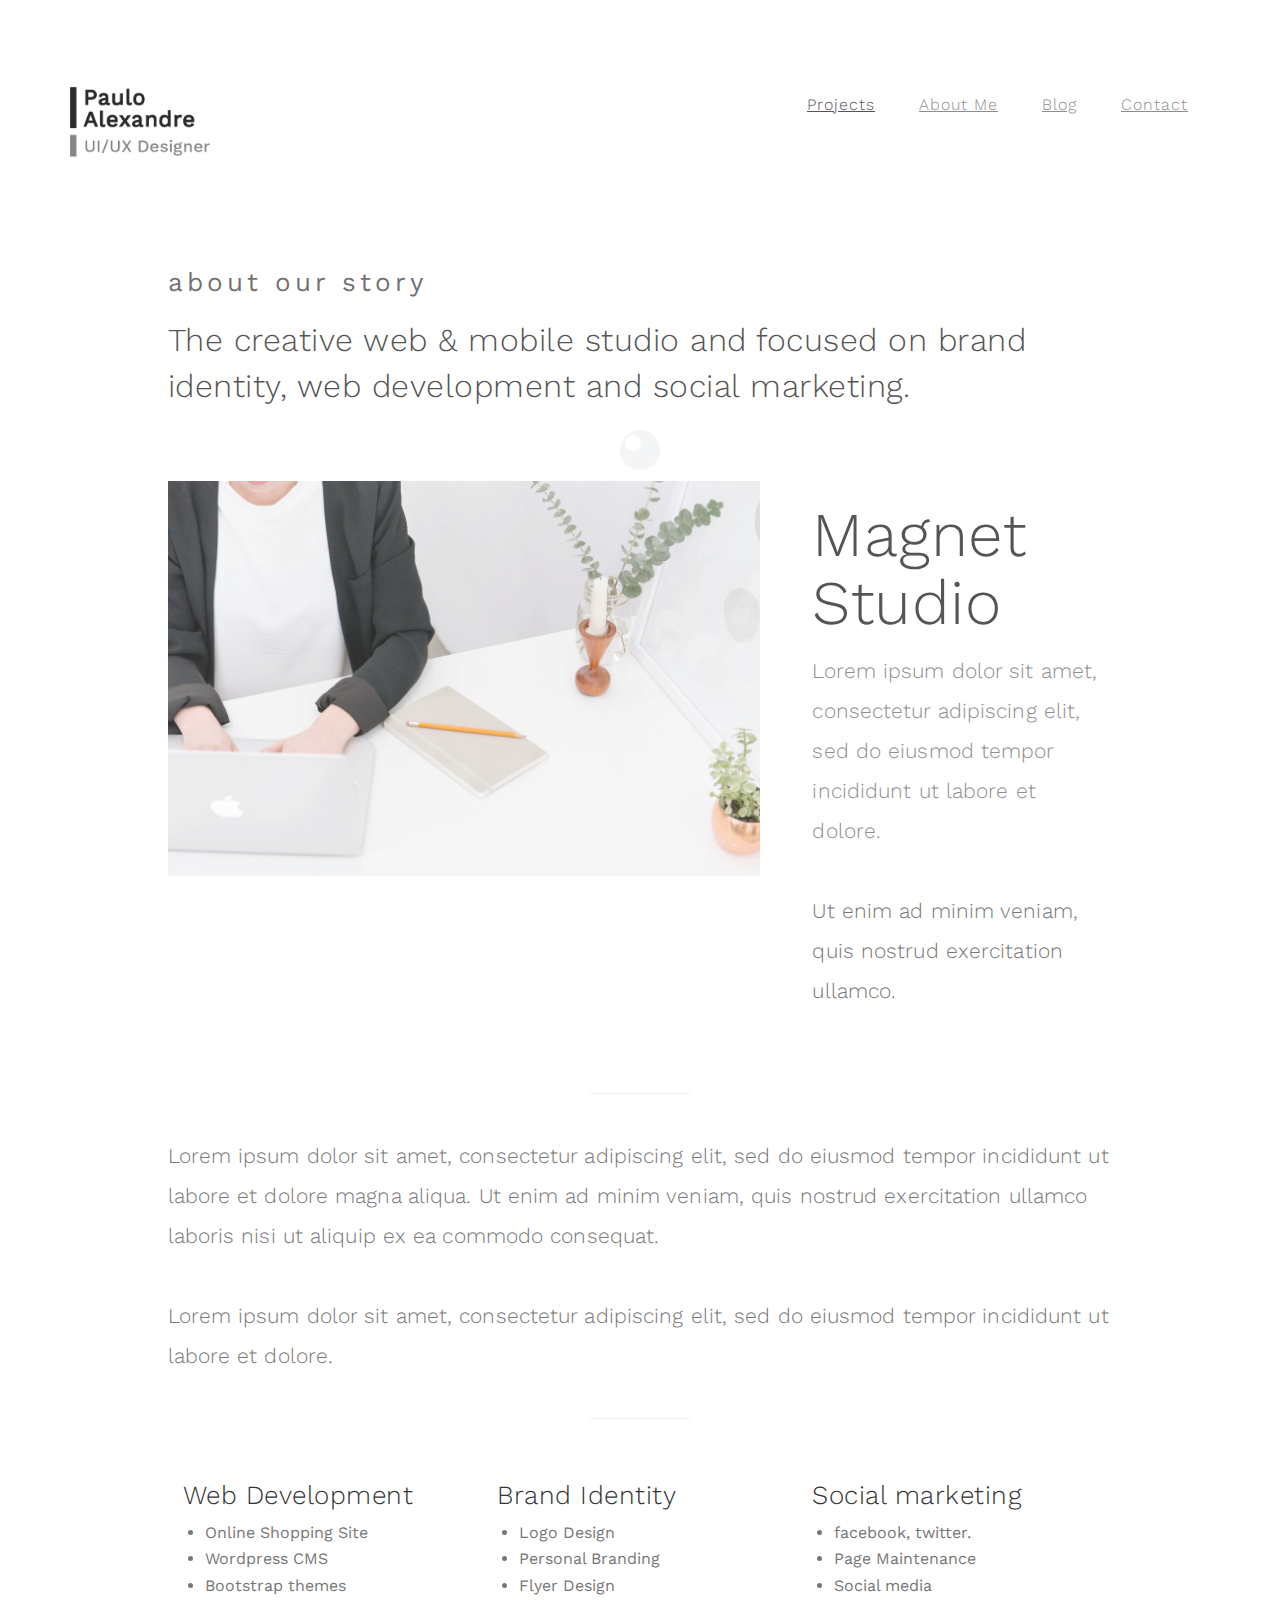
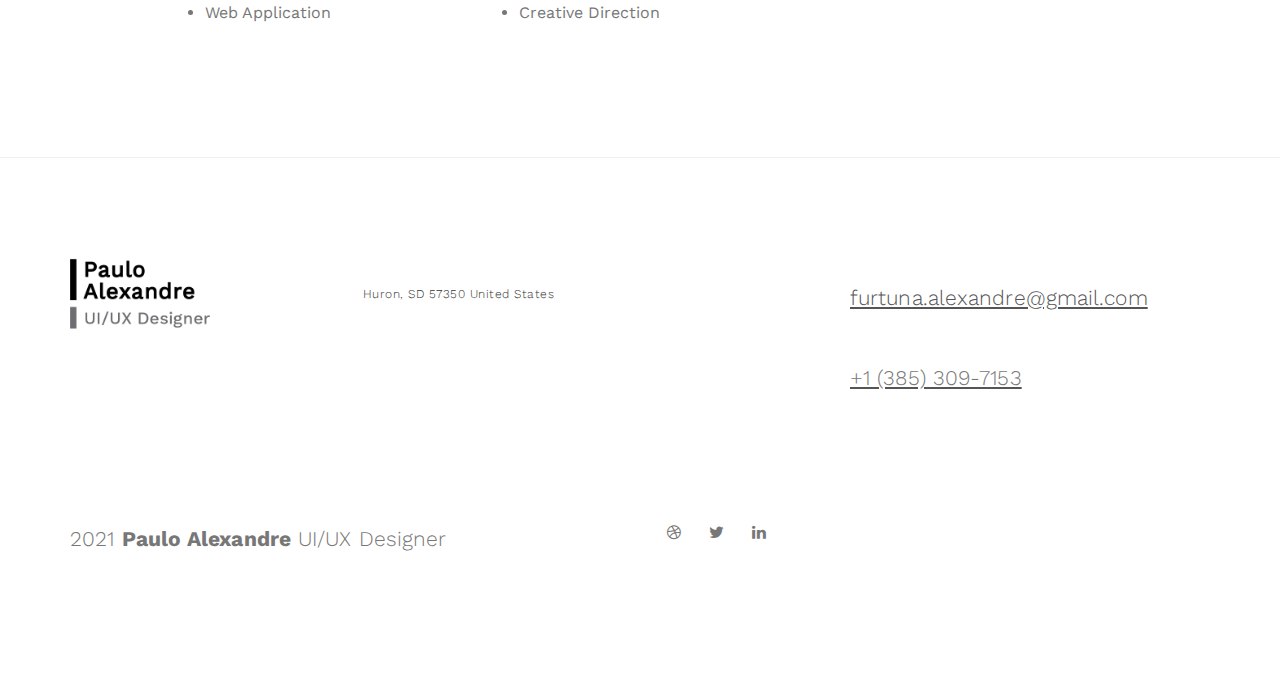
==== about.html @ d93907d9 "updated theme for personal portfolio" ====
<!DOCTYPE html>
<html lang="en">
  <head>
    <meta charset="UTF-8" />
    <meta http-equiv="X-UA-Compatible" content="IE=Edge" />
    <meta
      name="description"
      content="Paulo Alexandre UI/UX Designer Portfolio"
    />
    <meta
      name="keywords"
      content="Design Thinking, Lean UX, Digital Product Design, Interaction Design, Style Guide, UI Design, UX Design, Proof of Concept (POC), Usability, User Research, Standup Meetings, Prototyping, Wireframing to Product, Persona, Storyboarding, User Flows, Sitemap, A/B Tests, and Usability Testing, Adobe Creative Suite, Figma, Balsamiq,  Mural, Procreate, pencil and paper"
    />
    <meta name="author" content="Paulo Alexandre" />
    <meta
      name="viewport"
      content="width=device-width, initial-scale=1, maximum-scale=1"
    />

    <title>Paulo Alexandre - UI / UX Designer</title>
    <link rel="shortcut icon" type="image/png" href="./images/favicon.png" />

    <link rel="stylesheet" href="css/bootstrap.min.css" />
    <link rel="stylesheet" href="css/font-awesome.min.css" />

    <!-- Main css -->
    <link rel="stylesheet" href="css/style.css" />
    <link
      href="https://fonts.googleapis.com/css?family=Work+Sans:300,400,700"
      rel="stylesheet"
    />
  </head>
  <body>
    <!-- PRE LOADER -->

    <div class="preloader">
      <div class="sk-spinner sk-spinner-wordpress">
        <span class="sk-inner-circle"></span>
      </div>
    </div>

    <!-- Navigation section  -->

    <div class="navbar navbar-default fixed-top" role="navigation">
      <div class="container">
        <div class="navbar-header">
          <button
            class="navbar-toggle"
            data-toggle="collapse"
            data-target=".navbar-collapse"
          >
            <span class="icon icon-bar"></span>
            <span class="icon icon-bar"></span>
            <span class="icon icon-bar"></span>
          </button>
          <a href="index.html" class="navbar-brand">
            <img src="./images/3x/myLogo.png" style="width: 140px;" />
          </a>
        </div>
        <div class="collapse navbar-collapse">
          <ul class="nav navbar-nav navbar-right">
            <li class="active"><a href="index.html">Projects</a></li>
            <li><a href="about.html">About Me</a></li>
            <li><a href="blog.html">Blog</a></li>
            <li><a href="contact.html">Contact</a></li>
          </ul>
        </div>
      </div>
    </div>

    <!-- About Section -->

    <section id="about">
      <div class="container">
        <div class="row">
          <div class="col-md-offset-1 col-md-10 col-sm-12">
            <div class="section-title">
              <h3>about our story</h3>
              <h2>
                The creative web & mobile studio and focused on brand identity,
                web development and social marketing.
              </h2>
            </div>

            <div class="col-md-8 col-sm-12">
              <img
                src="images/about-image.jpg"
                class="img-responsive"
                alt="About"
              />
            </div>

            <div class="col-md-4 col-sm-12">
              <h1>Magnet Studio</h1>
              <p>
                Lorem ipsum dolor sit amet, consectetur adipiscing elit, sed do
                eiusmod tempor incididunt ut labore et dolore.
              </p>
              <p>Ut enim ad minim veniam, quis nostrud exercitation ullamco.</p>
            </div>

            <div class="clearfix"></div>

            <hr />

            <p>
              Lorem ipsum dolor sit amet, consectetur adipiscing elit, sed do
              eiusmod tempor incididunt ut labore et dolore magna aliqua. Ut
              enim ad minim veniam, quis nostrud exercitation ullamco laboris
              nisi ut aliquip ex ea commodo consequat.
            </p>
            <p>
              Lorem ipsum dolor sit amet, consectetur adipiscing elit, sed do
              eiusmod tempor incididunt ut labore et dolore.
            </p>

            <hr />

            <div class="col-md-4 col-sm-6">
              <h3>Web Development</h3>
              <ul>
                <li>Online Shopping Site</li>
                <li>Wordpress CMS</li>
                <li>Bootstrap themes</li>
                <li>Web Application</li>
              </ul>
            </div>

            <div class="col-md-4 col-sm-6">
              <h3>Brand Identity</h3>
              <ul>
                <li>Logo Design</li>
                <li>Personal Branding</li>
                <li>Flyer Design</li>
                <li>Creative Direction</li>
              </ul>
            </div>

            <div class="col-md-4 col-sm-6">
              <h3>Social marketing</h3>
              <ul>
                <li>facebook, twitter.</li>
                <li>Page Maintenance</li>
                <li>Social media</li>
              </ul>
            </div>
          </div>
        </div>
      </div>
    </section>

    <!-- Footer Section -->

    <footer>
      <div class="container">
        <div class="row">
          <div class="col-md-3 col-sm-3">
               <img src="./images/3x/myLogo.png" style="width: 140px;" />
          </div>

          <div class="col-md-4 col-sm-4">
          </br/>
            <h6>Huron, SD 57350 United States</h6>
          </div>

          <div class="col-md-offset-1 col-md-4 col-sm-offset-1 col-sm-3">
          </br/>
            <p>
              <a href="mailto:furtuna.alexandre@gmail.com"
                >furtuna.alexandre@gmail.com</a
              >
            </p>
            <a href="tel:+13853097153"><p>+1 (385) 309-7153</p></a>
          </div>

          <div class="clearfix col-md-12 col-sm-12">
            <hr />
          </div>

          <div class="col-md-6 col-sm-6">
            <div class="footer-copyright">
              <p>2021 <strong>Paulo Alexandre</strong> UI/UX Designer</p>
            </div>
          </div>

          <div class="col-md-6 col-sm-6">
            <ul class="social-icon">
              <li><a href="#" class="fa fa-dribbble"></a></li>
              <li><a href="#" class="fa fa-twitter"></a></li>
              <li><a href="#" class="fa fa-linkedin"></a></li>
            </ul>
          </div>
        </div>
      </div>
    </footer>

    <!-- SCRIPTS -->

    <script src="js/jquery.js"></script>
    <script src="js/bootstrap.min.js"></script>
    <script src="js/custom.js"></script>
  </body>
</html>
---- css/style.css ----
/* @import url(font-awesome.min.css); */

body {
  background: #ffffff;
  font-family: "Work Sans", sans-serif;
  font-style: normal;
  font-weight: 300;
  overflow-x: hidden;
}

/*---------------------------------------
    Typorgraphy
-----------------------------------------*/

h1,
h2,
h3,
h4,
h5,
h6 {
  font-style: normal;
  font-weight: 300;
  letter-spacing: 0.5px;
}

h1 {
  font-size: 62px;
  padding-bottom: 14px;
  margin-bottom: 0px;
}

h2 {
  font-size: 32px;
  line-height: 46px;
}

h3 {
  font-size: 26px;
}

h4 {
  color: #666;
  font-size: 12px;
  font-weight: normal;
  letter-spacing: 2px;
}

p {
  color: #777;
  font-size: 21px;
  font-weight: 300;
  line-height: 40px;
  letter-spacing: 0.1px;
  margin-bottom: 40px;
}

strong {
  font-weight: 700;
}

.btn-success:focus {
  background-color: #000;
  border-color: transparent;
}

/*---------------------------------------
    General
-----------------------------------------*/

html {
  -webkit-font-smoothing: antialiased;
}

a {
  color: #4d638c;
  -webkit-transition: 0.5s;
  -o-transition: 0.5s;
  transition: 0.5s;
  /* text-decoration: none !important; */
  text-decoration: underline;
}
a:hover,
a:active,
a:focus {
  color: #4d638c;
  outline: none;
}

* {
  -webkit-box-sizing: border-box;
  -moz-box-sizing: border-box;
  box-sizing: border-box;
}

*:before,
*:after {
  -webkit-box-sizing: border-box;
  -moz-box-sizing: border-box;
  box-sizing: border-box;
}

#portfolio,
#about,
#blog,
#contact,
#single-project,
#blog-single-post {
  padding-top: 80px;
  padding-bottom: 120px;
}

.section-title {
  position: relative;
  padding-bottom: 62px;
}

.section-title h3 {
  color: #555;
  font-weight: 400;
  letter-spacing: 4px;
}

/*---------------------------------------
    Preloader section
-----------------------------------------*/

.preloader {
  position: fixed;
  top: 0;
  left: 0;
  width: 100%;
  height: 100%;
  z-index: 99999;
  display: flex;
  flex-flow: row nowrap;
  justify-content: center;
  align-items: center;
  background: none repeat scroll 0 0 #ffffff;
}

.sk-spinner-wordpress.sk-spinner {
  background-color: #bdc3c7;
  width: 40px;
  height: 40px;
  border-radius: 40px;
  position: relative;
  -webkit-animation: sk-innerCircle 1s linear infinite;
  animation: sk-innerCircle 1s linear infinite;
}

.sk-spinner-wordpress .sk-inner-circle {
  display: block;
  background-color: #ffffff;
  width: 16px;
  height: 16px;
  position: absolute;
  border-radius: 8px;
  top: 5px;
  left: 5px;
}

@-webkit-keyframes sk-innerCircle {
  0% {
    -webkit-transform: rotate(0);
    transform: rotate(0);
  }

  100% {
    -webkit-transform: rotate(360deg);
    transform: rotate(360deg);
  }
}

@keyframes sk-innerCircle {
  0% {
    -webkit-transform: rotate(0);
    transform: rotate(0);
  }

  100% {
    -webkit-transform: rotate(360deg);
    transform: rotate(360deg);
  }
}

/*---------------------------------------
    Main Navigation
-----------------------------------------*/

.navbar-default {
  background: #ffffff;
  padding: 18px 0;
  border: none;
  margin-top: 62px;
}

.navbar-default .navbar-collapse,
.navbar-default .navbar-form {
  border-color: transparent;
}

.navbar-default .navbar-brand {
  padding-top: 6px;
}

.navbar-default .navbar-brand .fa {
  color: #000;
  font-size: 42px;
}

.navbar-default .navbar-nav li a {
  color: #777;
  font-size: 16px;
  letter-spacing: 1px;
  -webkit-transition: all 0.4s ease-in-out;
  transition: all 0.4s ease-in-out;
  padding-right: 22px;
  padding-left: 22px;
}

.navbar-default .navbar-nav > li a:hover {
  color: #333 !important;
}

.navbar-default .navbar-nav > li > a:hover,
.navbar-default .navbar-nav > li > a:focus {
  color: #777;
  background-color: transparent;
}

.navbar-default .navbar-nav li a:hover,
.navbar-default .navbar-nav .active > a {
  color: #333;
}

.navbar-default .navbar-nav > .active > a,
.navbar-default .navbar-nav > .active > a:hover,
.navbar-default .navbar-nav > .active > a:focus {
  color: #333;
  background-color: transparent;
}

.navbar-default .navbar-toggle {
  border: none;
  padding-top: 10px;
}

.navbar-default .navbar-toggle .icon-bar {
  background: #bdc3c7;
  border-color: transparent;
}

.navbar-default .navbar-toggle:hover,
.navbar-default .navbar-toggle:focus {
  background-color: transparent;
}

/*---------------------------------------
    Home section
-----------------------------------------*/

#home {
  background-size: cover;
  background-position: center center;
  display: -webkit-box;
  display: -webkit-flex;
  display: -ms-flexbox;
  display: flex;
  -webkit-box-align: center;
  -webkit-align-items: center;
  -ms-flex-align: center;
  align-items: center;
  position: relative;
  padding-top: 60px;
  padding-bottom: 40px;
}

#home hr {
  width: 82px;
  margin-top: 32px;
}

/*---------------------------------------
   About section
-----------------------------------------*/

#about .text-center {
  padding-bottom: 42px;
}

#about .col-md-8 {
  padding-left: 0px;
}

#about .col-md-8 img {
  padding-right: 22px;
  padding-bottom: 22px;
}

#about hr {
  width: 100px;
  margin-top: 42px;
  margin-bottom: 42px;
}

#about ul {
  padding-left: 22px;
}

#about ul li {
  color: #777;
  font-size: 16px;
  font-weight: 400;
  padding-top: 2px;
  padding-bottom: 2px;
}

/*---------------------------------------
   Portfolio section
-----------------------------------------*/

#portfolio small {
  color: #f0f0f0;
  font-size: 10px;
  letter-spacing: 1px;
  text-transform: uppercase;
}

#portfolio .portfolio-thumb {
  position: relative;
  padding: 0;
  margin-top: 32px;
}

#portfolio .portfolio-thumb .portfolio-overlay {
  position: absolute;
  background: #222;
  color: #ffffff;
  top: 0;
  left: 0;
  right: 0;
  bottom: 0;
  width: 100%;
  height: 100%;

  vertical-align: top;
  opacity: 0;
  transition: all 0.4s ease-in-out;
}

#portfolio .portfolio-item {
  position: absolute;
  top: 50%;
  left: 50%;
  -webkit-transform: translate(-50%, -50%);
  -ms-transform: translate(-50%, -50%);
  transform: translate(-50%, -50%);
}

#portfolio .portfolio-thumb:hover .portfolio-overlay {
  opacity: 0.9;
}

#portfolio .text-center {
  padding-top: 62px;
}

/*---------------------------------------
   Single Project section
-----------------------------------------*/

#single-project {
}

#single-project .col-md-12,
#single-project .col-md-6,
#single-project .col-md-4 {
  padding-left: 0px;
  padding-bottom: 22px;
}

#single-project .col-md-12 {
  padding-top: 42px;
}

#single-project .text-center strong {
  display: block;
  padding-top: 12px;
}

#single-project a {
  color: #555;
  letter-spacing: 1px;
}

/*---------------------------------------
   Contact section
-----------------------------------------*/

#contact .col-md-6,
#contact .col-md-12 {
  padding-left: 0px;
}

#contact .form-control {
  border: 1px solid #f0f0f0;
  box-shadow: none;
  margin-top: 10px;
  margin-bottom: 10px;
  transition: all 0.4s ease-in-out;
}

#contact .form-control:hover {
  border-color: #777;
}

#contact input,
#contact select {
  height: 50px;
}

#contact input[type="submit"] {
  background: #222;
  border-radius: 100px;
  border: none;
  color: #ffffff;
  font-weight: 400;
  transition: all 0.4s ease-in-out;
}

#contact input[type="submit"]:hover {
  background: #000;
}

/*---------------------------------------
   Blog section
-----------------------------------------*/

.blog-post-thumb {
  border-bottom: 1px solid #f0f0f0;
  padding-top: 32px;
  padding-bottom: 62px;
  margin-bottom: 32px;
}

.blog-post-thumb:last-child {
  border-bottom: 0px;
  padding-bottom: 32px;
  margin-bottom: 0px;
}

.blog-post-image {
  padding-bottom: 18px;
  width: 100%;
}

.blog-post-title a {
  color: #555;
}

.blog-post-title a:hover {
  color: #000;
}

.blog-post-format {
  padding-bottom: 22px;
}

.blog-post-format span {
  letter-spacing: 0.5px;
  padding-right: 12px;
}

.blog-post-format span a {
  color: #333;
}

.blog-post-format span img {
  display: inline-block;
  width: 42px;
  margin-right: 4px;
}

.blog-post-des blockquote {
  margin: 22px;
}

.blog-post-des .btn {
  border-radius: 100px;
  color: #777;
  font-weight: 400;
  letter-spacing: 1px;
  padding: 14px 28px;
  margin-top: 26px;
  transition: all 0.4s ease-in-out;
}

.blog-post-des .btn:hover {
  background: #000;
  border-color: transparent;
  color: #ffffff;
}

.blog-author {
  border-top: 1px solid #f0f0f0;
  border-bottom: 1px solid #f0f0f0;
  padding-top: 32px;
  padding-bottom: 32px;
  margin-top: 42px;
  margin-bottom: 42px;
}

.blog-author .media img {
  display: inline-block;
  width: 90px;
  margin-right: 12px;
}

.blog-author .media a,
.blog-comment .media h3 {
  color: #444;
  font-size: 18px;
  letter-spacing: 1px;
}

.blog-comment {
  border-bottom: 1px solid #f0f0f0;
  padding-bottom: 32px;
  margin-bottom: 42px;
}

.blog-comment .media:nth-child(3) {
  padding-top: 18px;
}

.blog-comment .media img {
  width: 80px;
  margin-right: 12px;
}

.blog-comment .media h3 {
  display: inline-block;
  padding-right: 14px;
}

.blog-comment h3,
.blog-comment-form h3 {
  padding-bottom: 18px;
}

.blog-comment-form .col-md-4 {
  padding-left: 0px;
}

.blog-comment-form .form-control {
  box-shadow: none;
  border: 1px solid #f0f0f0;
  margin-top: 10px;
  margin-bottom: 10px;
  transition: all 0.4s ease-in-out;
}

.blog-comment-form .form-control:hover {
  border-color: #777;
}

.blog-comment-form input {
  height: 45px;
}

.blog-comment-form input[type="submit"] {
  background: #222;
  border-radius: 100px;
  border: none;
  color: #ffffff;
  font-weight: 400;
  transition: all 0.4s ease-in-out;
}

.blog-comment-form input[type="submit"]:hover {
  background: #000;
  border-color: transparent;
}

/*---------------------------------------
   Blog Single Post section
-----------------------------------------*/

#blog-single-post .blog-post-des h3 {
  padding-top: 16px;
}

/*---------------------------------------
   Footer section
-----------------------------------------*/

footer {
  border-top: 1px solid #f0f0f0;
  padding: 100px 0px;
  position: relative;
}

footer .col-md-3 .fa {
  font-size: 42px;
}

footer a {
  color: #555;
}

footer hr {
  border-color: #ffffff;
  margin-top: 42px;
  margin-bottom: 22px;
}

footer .footer-copyright {
  padding-top: 16px;
}

/*---------------------------------------
   Social icon
-----------------------------------------*/

.social-icon {
  position: relative;
  padding: 0;
  margin: 0;
}

.social-icon li {
  display: inline-block;
  list-style: none;
}

.social-icon li a {
  color: #777;
  cursor: pointer;
  font-size: 16px;
  text-decoration: none;
  transition: all 0.4s ease-in-out;

  vertical-align: middle;
  position: relative;
  margin: 22px 12px 10px 12px;
}

.social-icon li a:hover {
  color: #000;
  transform: scale(1.1);
}

/*---------------------------------------
   Mobile Responsive
-----------------------------------------*/

@media (max-width: 767px) {
  h1 {
    font-size: 38px;
  }

  h2 {
    font-size: 32px;
    line-height: 48px;
  }

  h3 {
    font-size: 22px;
  }

  .section-title h2 {
    font-size: 22px;
    line-height: 35px;
  }

  .navbar-default {
    margin-top: 0px;
  }

  #about .col-md-8 img {
    padding-right: 0px;
  }

  #blog-single-post .blog-post-title h2 {
    font-size: 29px;
    line-height: 40px;
  }

  footer {
  }

  footer .col-md-4 {
    padding-top: 42px;
  }
}
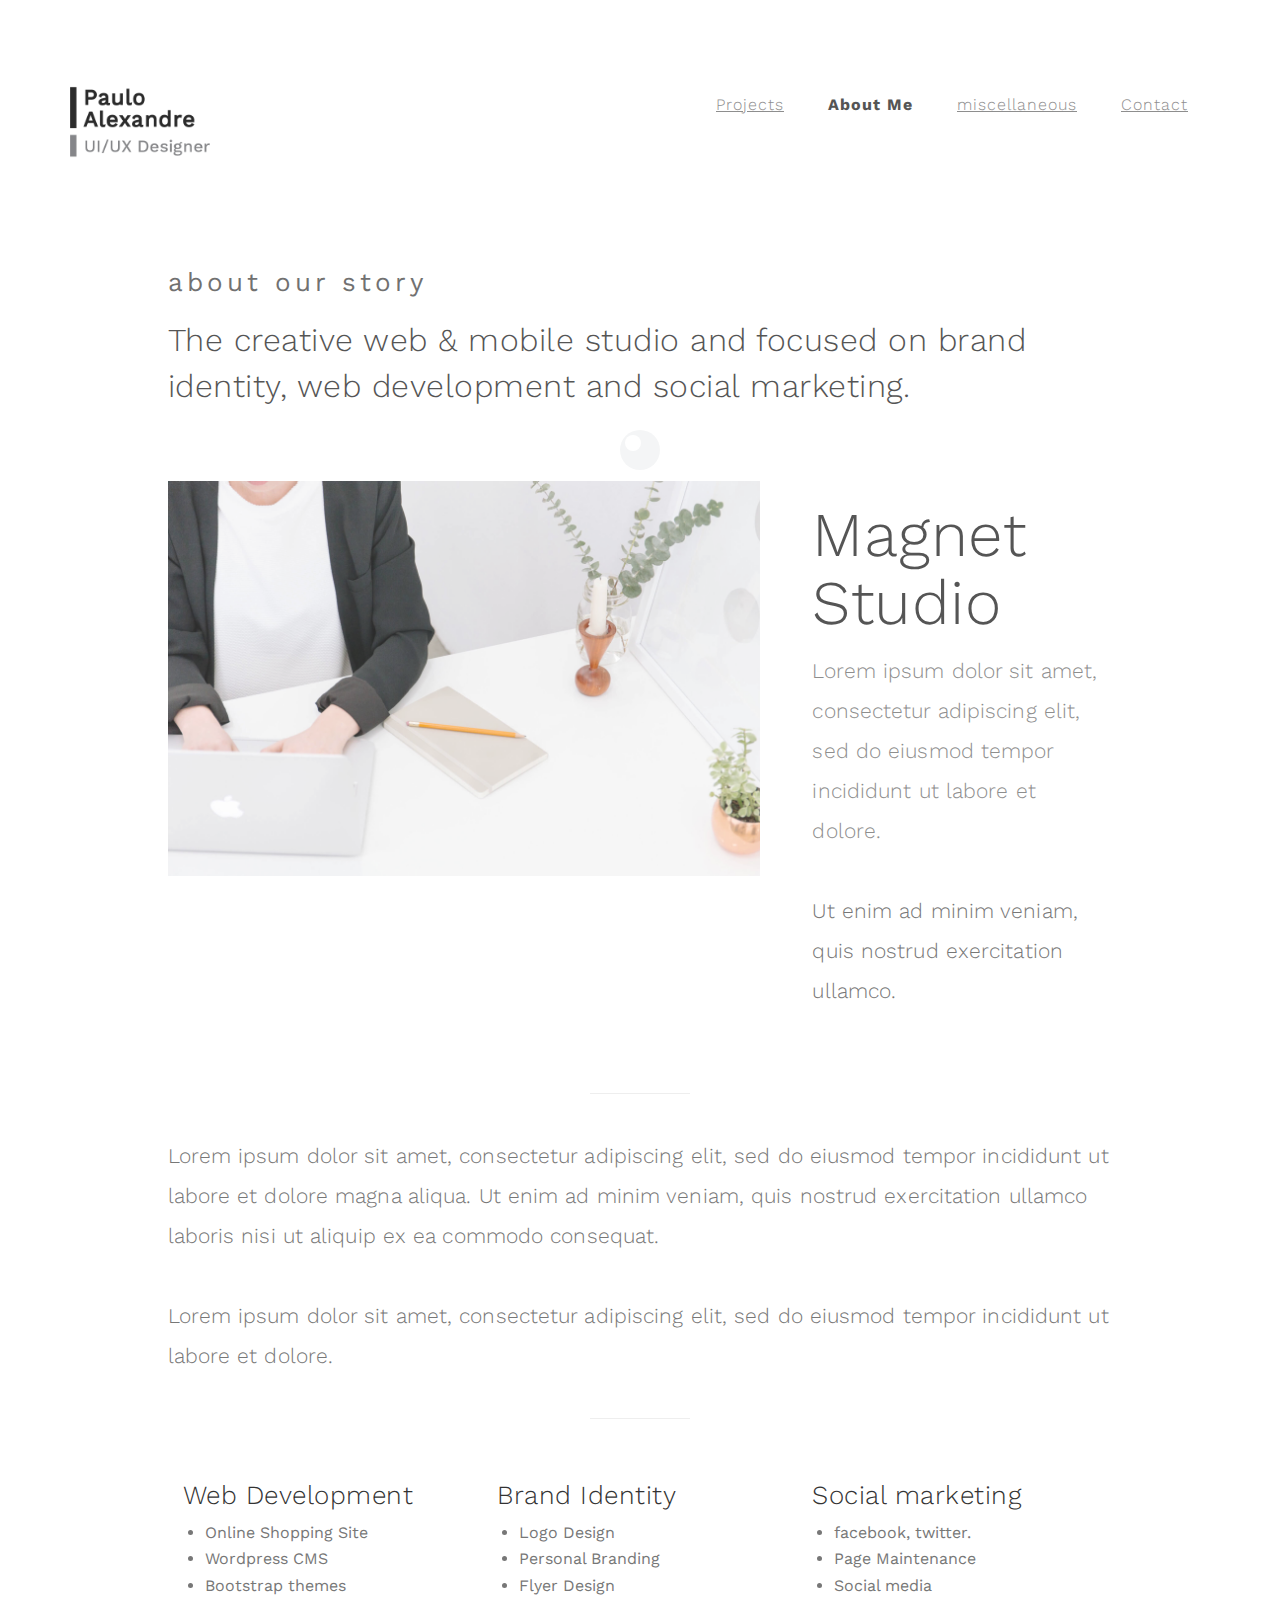
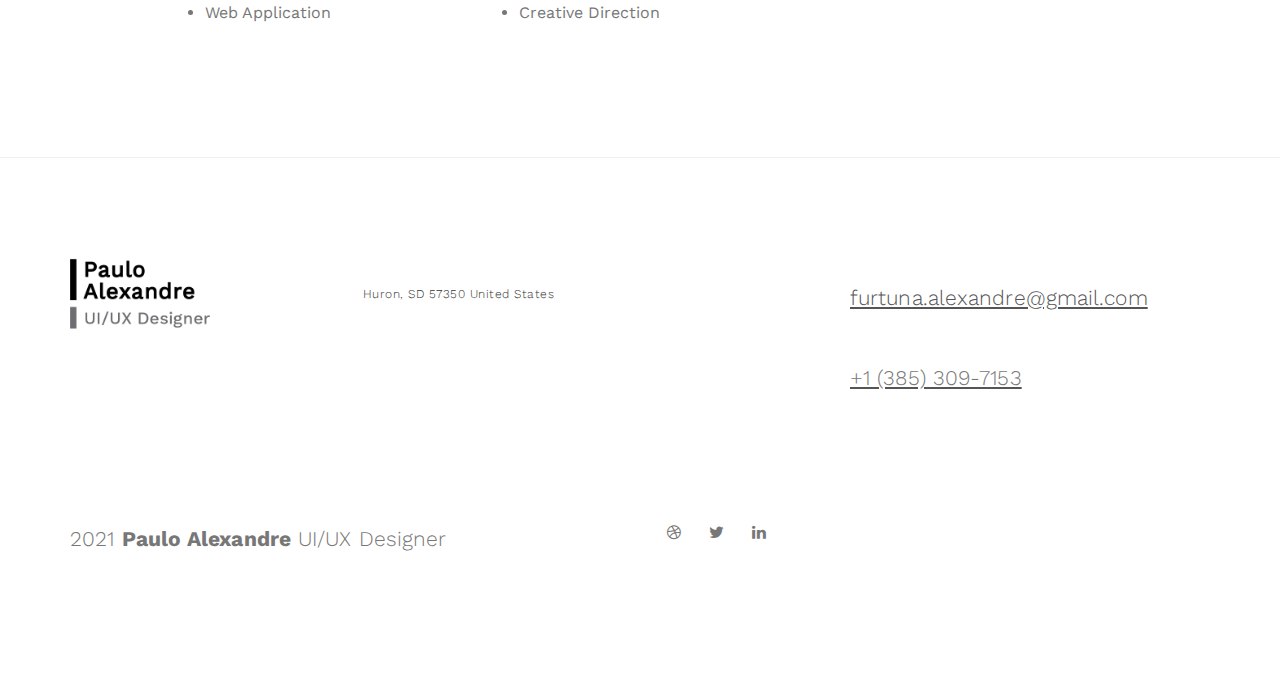
==== commit 19a859f3: "added new styles to navbar and fixed link in the navbar" ====
--- a/about.html
+++ b/about.html
@@ -59,9 +59,9 @@
         </div>
         <div class="collapse navbar-collapse">
           <ul class="nav navbar-nav navbar-right">
-            <li class="active"><a href="index.html">Projects</a></li>
-            <li><a href="about.html">About Me</a></li>
-            <li><a href="blog.html">Blog</a></li>
+            <li><a href="index.html">Projects</a></li>
+            <li class="active"><a href="about.html">About Me</a></li>
+            <li><a href="miscellaneous.html">miscellaneous</a></li>
             <li><a href="contact.html">Contact</a></li>
           </ul>
         </div>
--- a/css/style.css
+++ b/css/style.css
@@ -238,6 +238,8 @@
 .navbar-default .navbar-nav > .active > a:focus {
   color: #333;
   background-color: transparent;
+  font-weight: 700;
+  text-decoration: none;
 }
 
 .navbar-default .navbar-toggle {
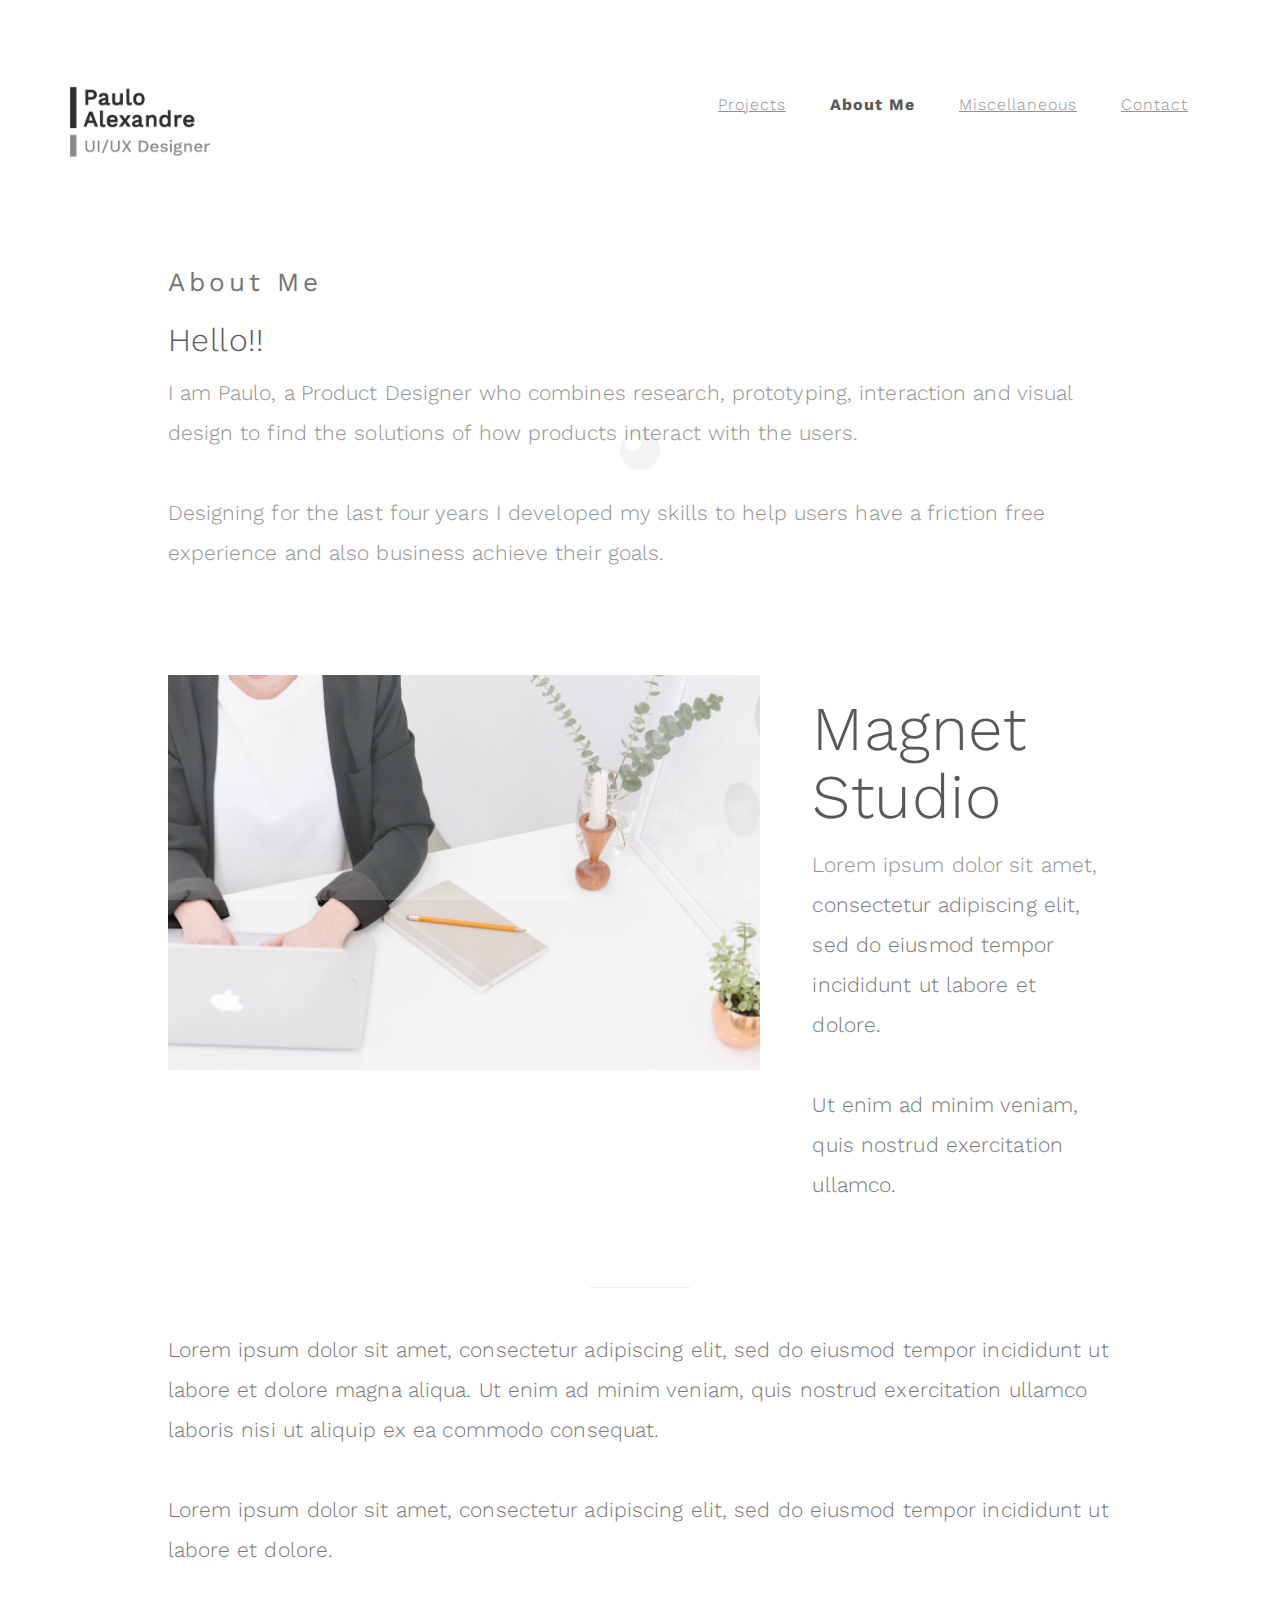
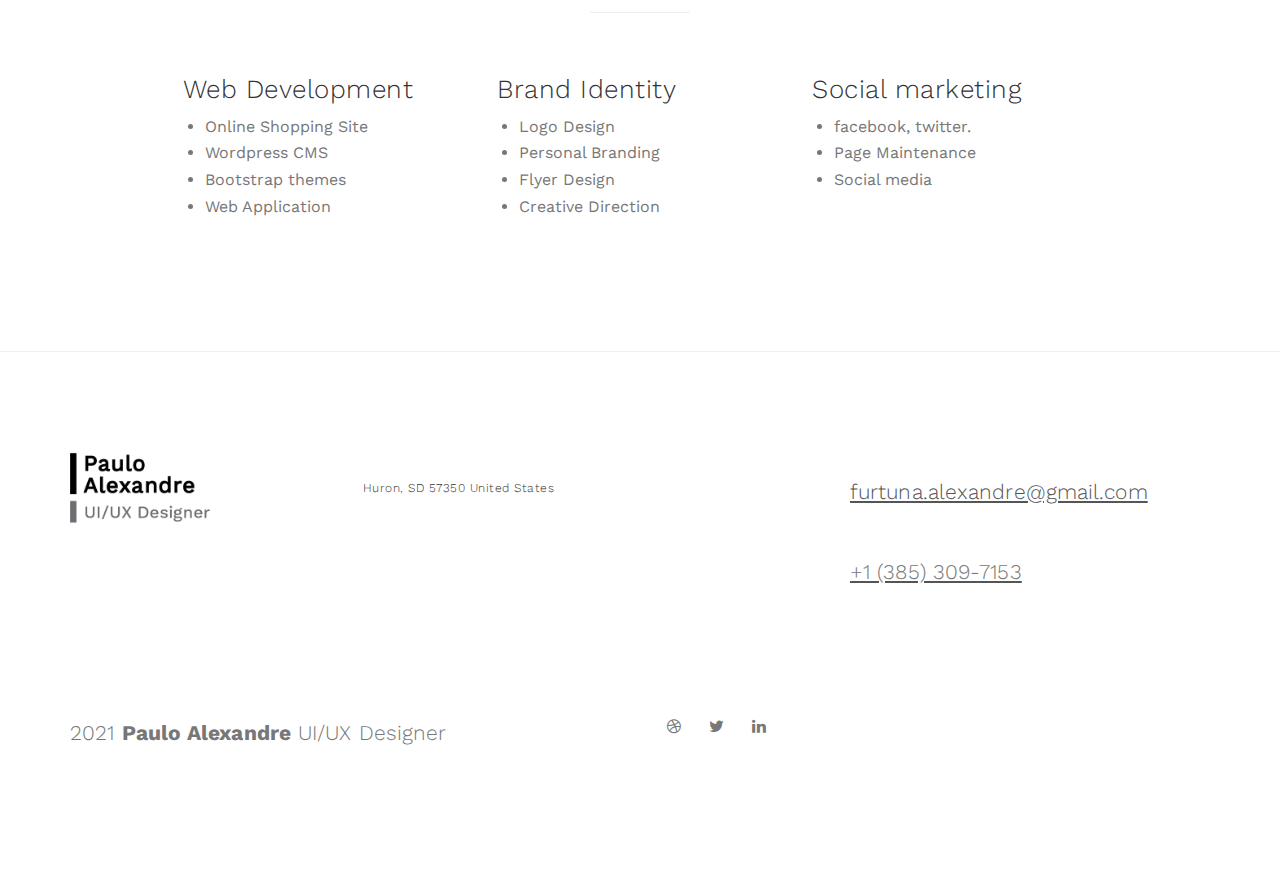
==== commit 2175f78d: "added the about me page text content" ====
--- a/about.html
+++ b/about.html
@@ -61,7 +61,7 @@
           <ul class="nav navbar-nav navbar-right">
             <li><a href="index.html">Projects</a></li>
             <li class="active"><a href="about.html">About Me</a></li>
-            <li><a href="miscellaneous.html">miscellaneous</a></li>
+            <li><a href="miscellaneous.html">Miscellaneous</a></li>
             <li><a href="contact.html">Contact</a></li>
           </ul>
         </div>
@@ -75,11 +75,12 @@
         <div class="row">
           <div class="col-md-offset-1 col-md-10 col-sm-12">
             <div class="section-title">
-              <h3>about our story</h3>
-              <h2>
-                The creative web & mobile studio and focused on brand identity,
-                web development and social marketing.
-              </h2>
+              <h3>About Me</h3>
+              <h2>Hello!!</h2>
+              <p>
+                I am Paulo, a Product Designer who combines research, prototyping, interaction and visual design to find the solutions of how products interact with the users.
+              </p>
+              <p>Designing for the last four years I developed my skills to help users have a friction free experience and also business achieve their goals.</p>
             </div>
 
             <div class="col-md-8 col-sm-12">
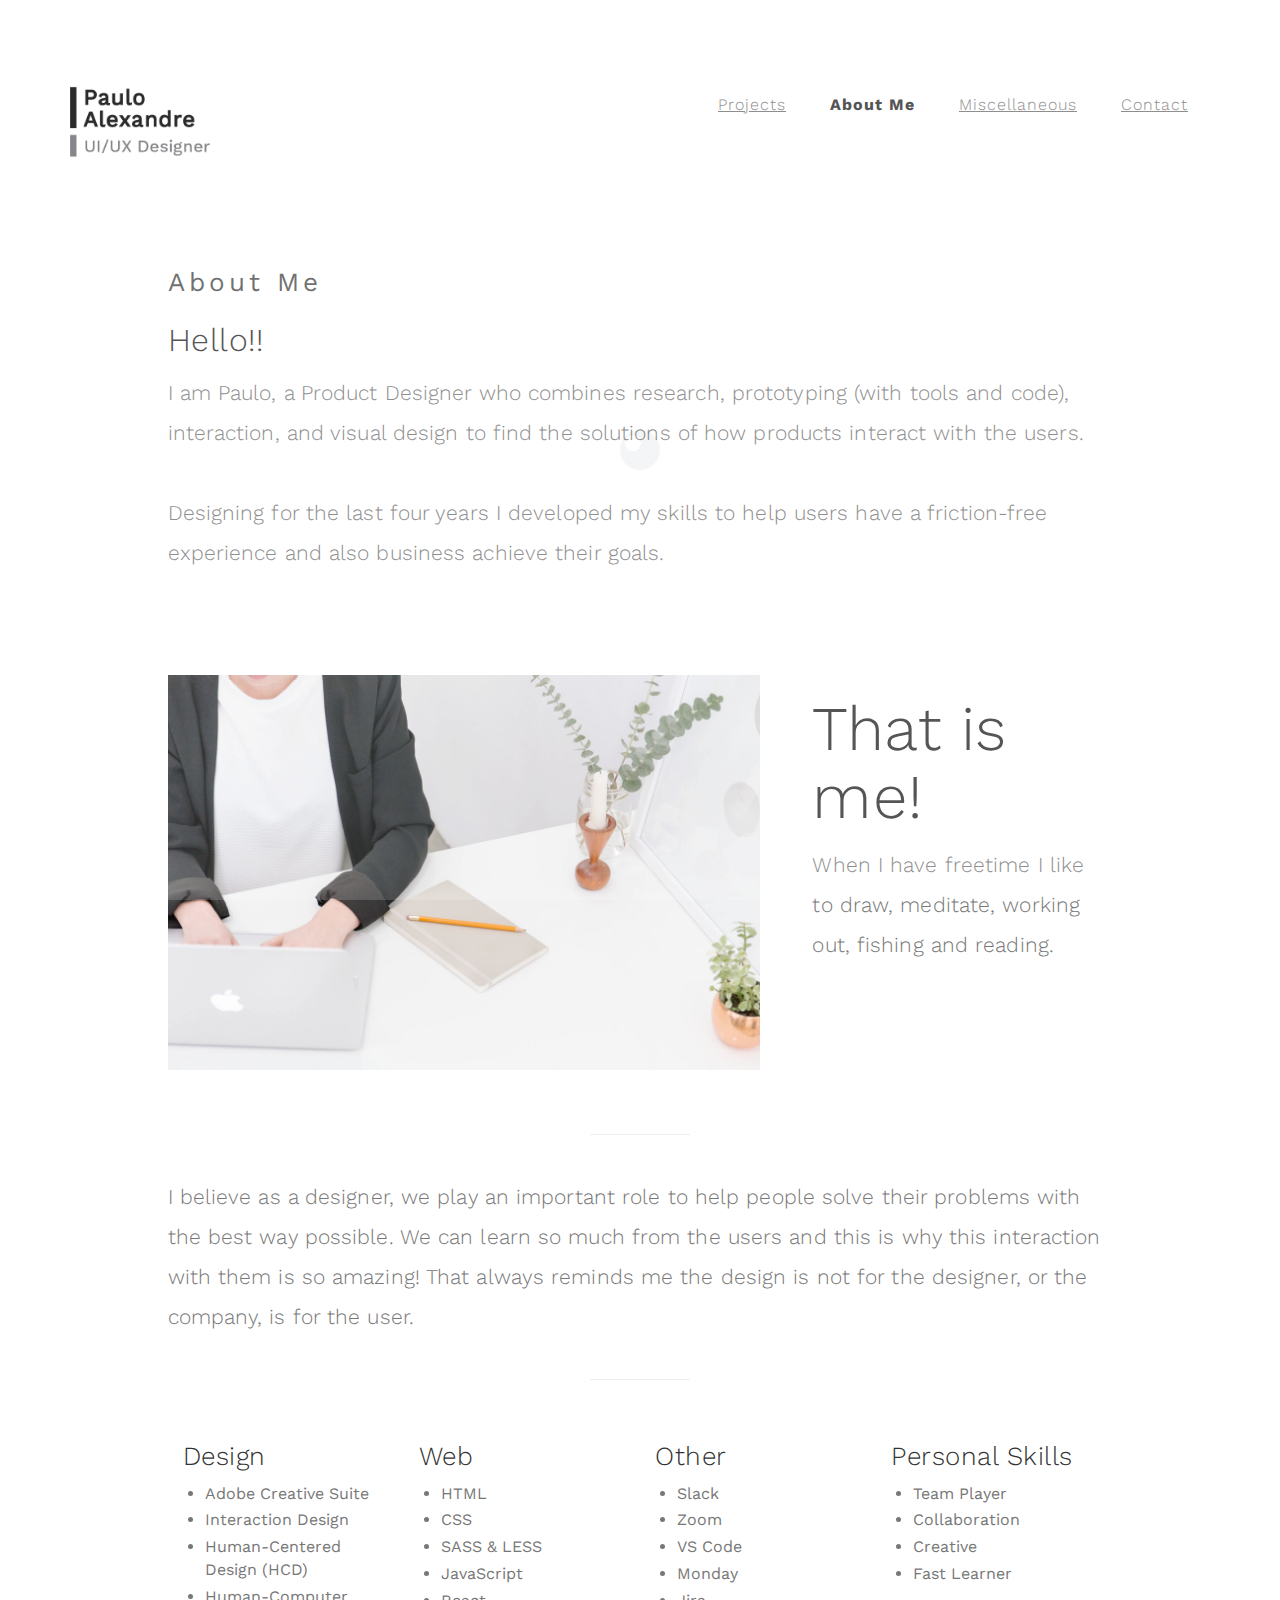
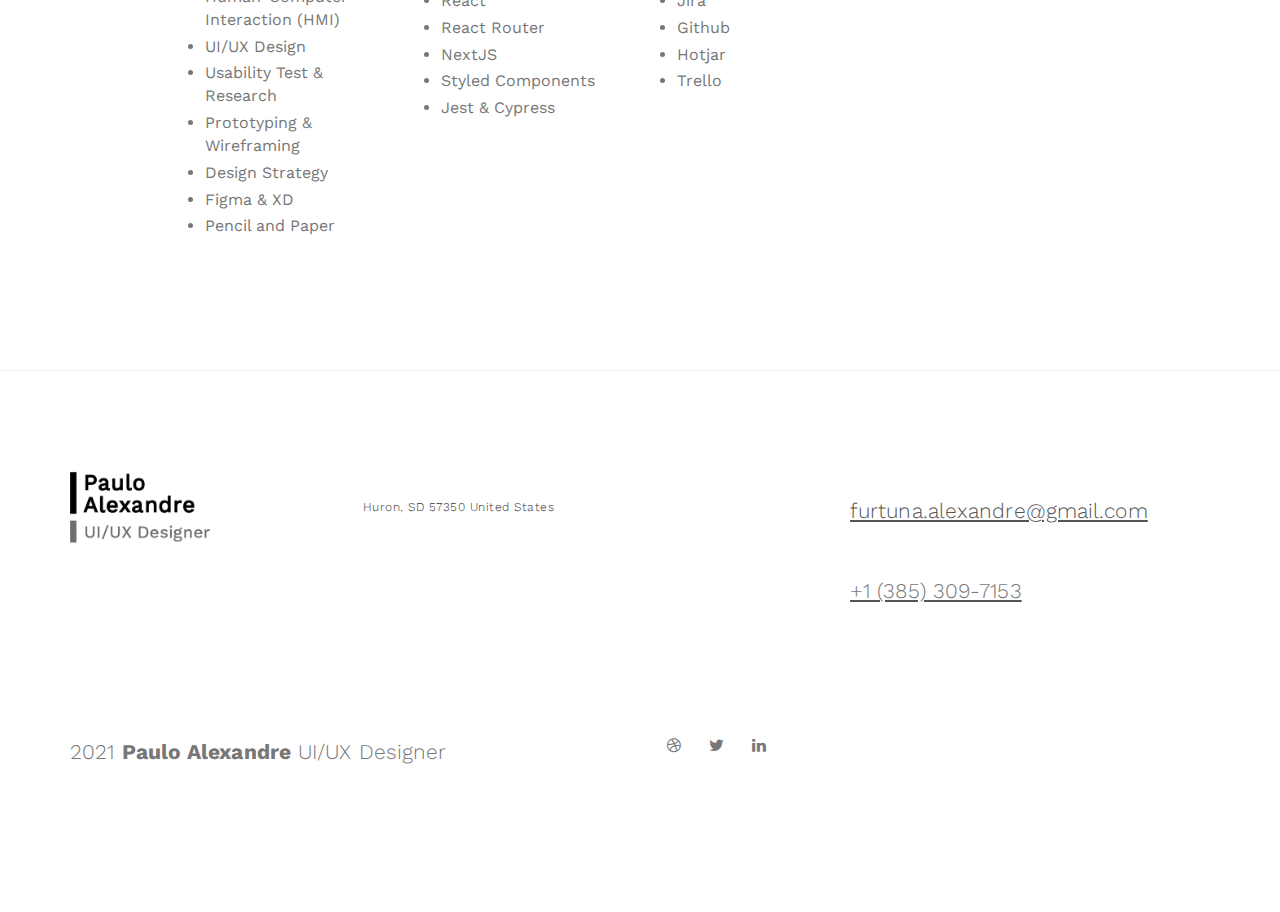
==== commit a6b47c1e: "added more information about me in the about page" ====
--- a/about.html
+++ b/about.html
@@ -78,9 +78,9 @@
               <h3>About Me</h3>
               <h2>Hello!!</h2>
               <p>
-                I am Paulo, a Product Designer who combines research, prototyping, interaction and visual design to find the solutions of how products interact with the users.
+                I am Paulo, a Product Designer who combines research, prototyping (with tools and code), interaction, and visual design to find the solutions of how products interact with the users.
               </p>
-              <p>Designing for the last four years I developed my skills to help users have a friction free experience and also business achieve their goals.</p>
+              <p>Designing for the last four years I developed my skills to help users have a friction-free experience and also business achieve their goals.</p>
             </div>
 
             <div class="col-md-8 col-sm-12">
@@ -92,12 +92,10 @@
             </div>
 
             <div class="col-md-4 col-sm-12">
-              <h1>Magnet Studio</h1>
+              <h1>That is me!</h1>
               <p>
-                Lorem ipsum dolor sit amet, consectetur adipiscing elit, sed do
-                eiusmod tempor incididunt ut labore et dolore.
+                When I have freetime I like to draw, meditate, working out, fishing and reading.
               </p>
-              <p>Ut enim ad minim veniam, quis nostrud exercitation ullamco.</p>
             </div>
 
             <div class="clearfix"></div>
@@ -105,44 +103,62 @@
             <hr />
 
             <p>
-              Lorem ipsum dolor sit amet, consectetur adipiscing elit, sed do
-              eiusmod tempor incididunt ut labore et dolore magna aliqua. Ut
-              enim ad minim veniam, quis nostrud exercitation ullamco laboris
-              nisi ut aliquip ex ea commodo consequat.
+              I believe as a designer, we play an important role to help people solve their problems with the best way possible. We can learn so much from the users and this is why this interaction with them is so amazing! That always reminds me the design is not for the designer, or the company, is for the user.
             </p>
-            <p>
-              Lorem ipsum dolor sit amet, consectetur adipiscing elit, sed do
-              eiusmod tempor incididunt ut labore et dolore.
-            </p>
 
             <hr />
 
-            <div class="col-md-4 col-sm-6">
-              <h3>Web Development</h3>
-              <ul>
-                <li>Online Shopping Site</li>
-                <li>Wordpress CMS</li>
-                <li>Bootstrap themes</li>
-                <li>Web Application</li>
-              </ul>
-            </div>
-
-            <div class="col-md-4 col-sm-6">
-              <h3>Brand Identity</h3>
-              <ul>
-                <li>Logo Design</li>
-                <li>Personal Branding</li>
-                <li>Flyer Design</li>
-                <li>Creative Direction</li>
-              </ul>
-            </div>
-
-            <div class="col-md-4 col-sm-6">
-              <h3>Social marketing</h3>
-              <ul>
-                <li>facebook, twitter.</li>
-                <li>Page Maintenance</li>
-                <li>Social media</li>
+            <div class="col-md-3 col-sm-6">
+              <h3>Design</h3>
+              <ul>
+                <li>Adobe Creative Suite</li>
+                <li>Interaction Design</li>
+                <li>Human-Centered Design (HCD)</li>
+                <li>Human-Computer Interaction (HMI)</li>
+                <li>UI/UX Design</li>
+                <li>Usability Test & Research</li>
+                <li>Prototyping & Wireframing</li>
+                <li>Design Strategy</li>
+                <li>Figma & XD</li>
+                <li>Pencil and Paper</li>
+              </ul>
+            </div>
+
+            <div class="col-md-3 col-sm-6">
+              <h3>Web</h3>
+              <ul>
+                <li>HTML</li>
+                <li>CSS</li>
+                <li>SASS & LESS</li>
+                <li>JavaScript</li>
+                <li>React</li>
+                <li>React Router</li>
+                <li>NextJS</li>
+                <li>Styled Components</li>
+                <li>Jest & Cypress</li>
+              </ul>
+            </div>
+
+            <div class="col-md-3 col-sm-6">
+              <h3>Other</h3>
+              <ul>
+                <li>Slack</li>
+                <li>Zoom</li>
+                <li>VS Code</li>
+                <li>Monday</li>
+                <li>Jira</li>
+                <li>Github</li>
+                <li>Hotjar</li>
+                <li>Trello</li>
+              </ul>
+            </div>
+            <div class="col-md-3 col-sm-6">
+              <h3>Personal Skills</h3>
+              <ul>
+                <li>Team Player</li>
+                <li>Collaboration</li>
+                <li>Creative</li>
+                <li>Fast Learner</li>
               </ul>
             </div>
           </div>
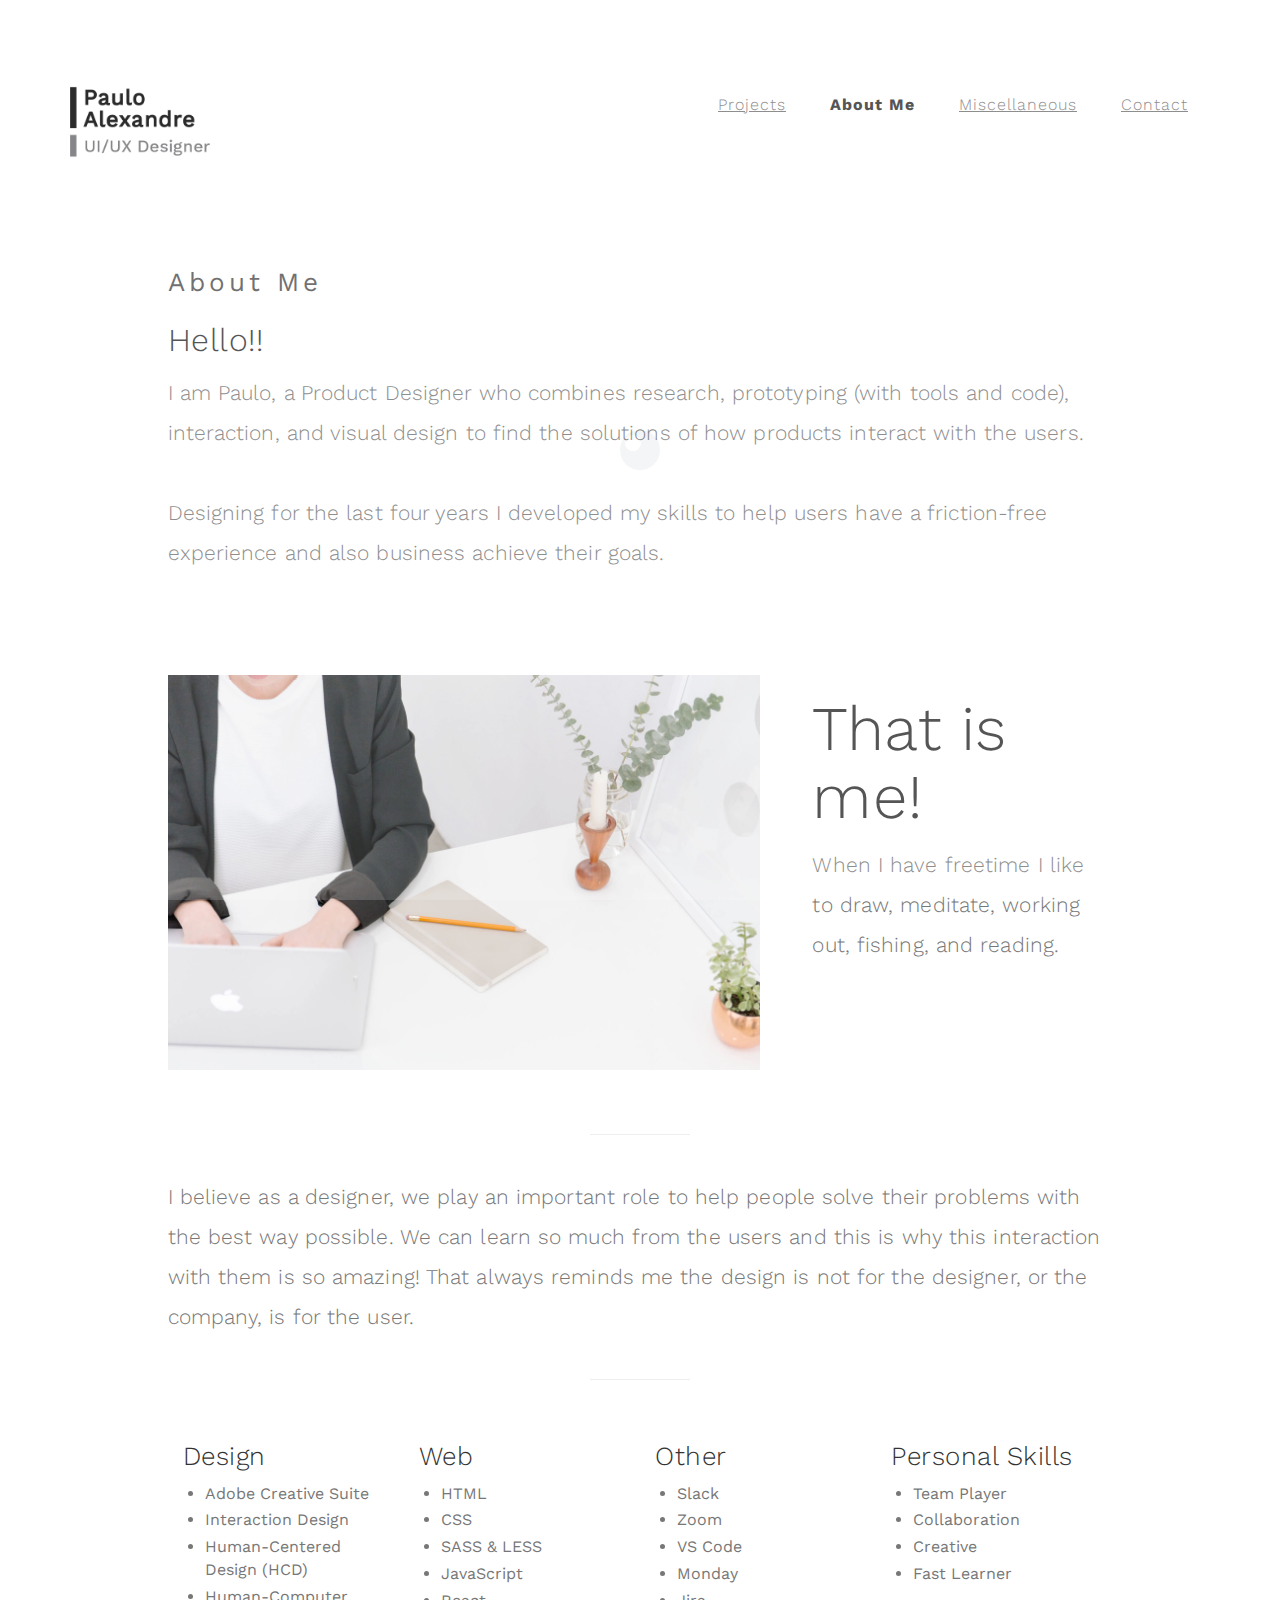
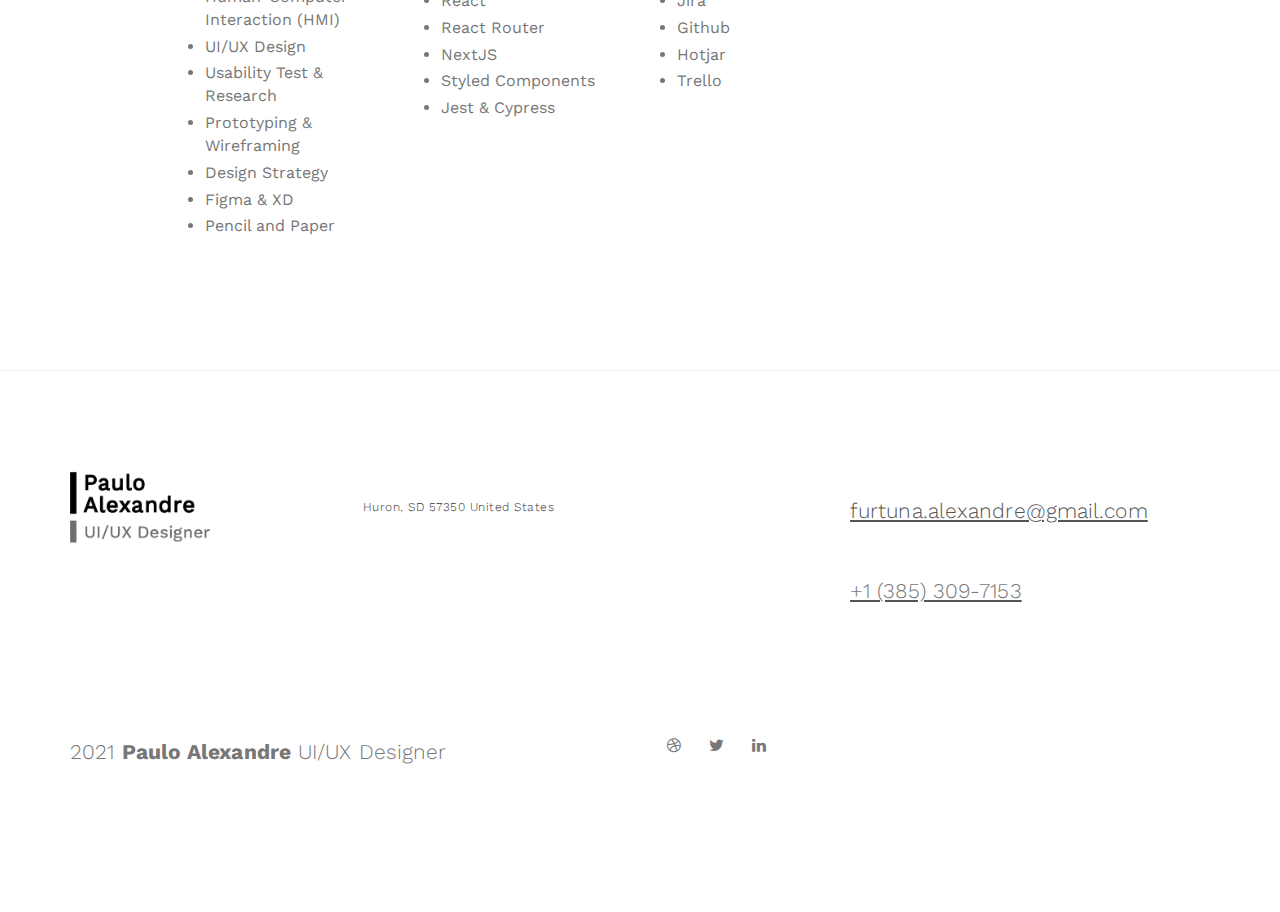
==== commit a3375595: "fixed comma in the text about me" ====
--- a/about.html
+++ b/about.html
@@ -94,7 +94,7 @@
             <div class="col-md-4 col-sm-12">
               <h1>That is me!</h1>
               <p>
-                When I have freetime I like to draw, meditate, working out, fishing and reading.
+                When I have freetime I like to draw, meditate, working out, fishing, and reading.
               </p>
             </div>
 
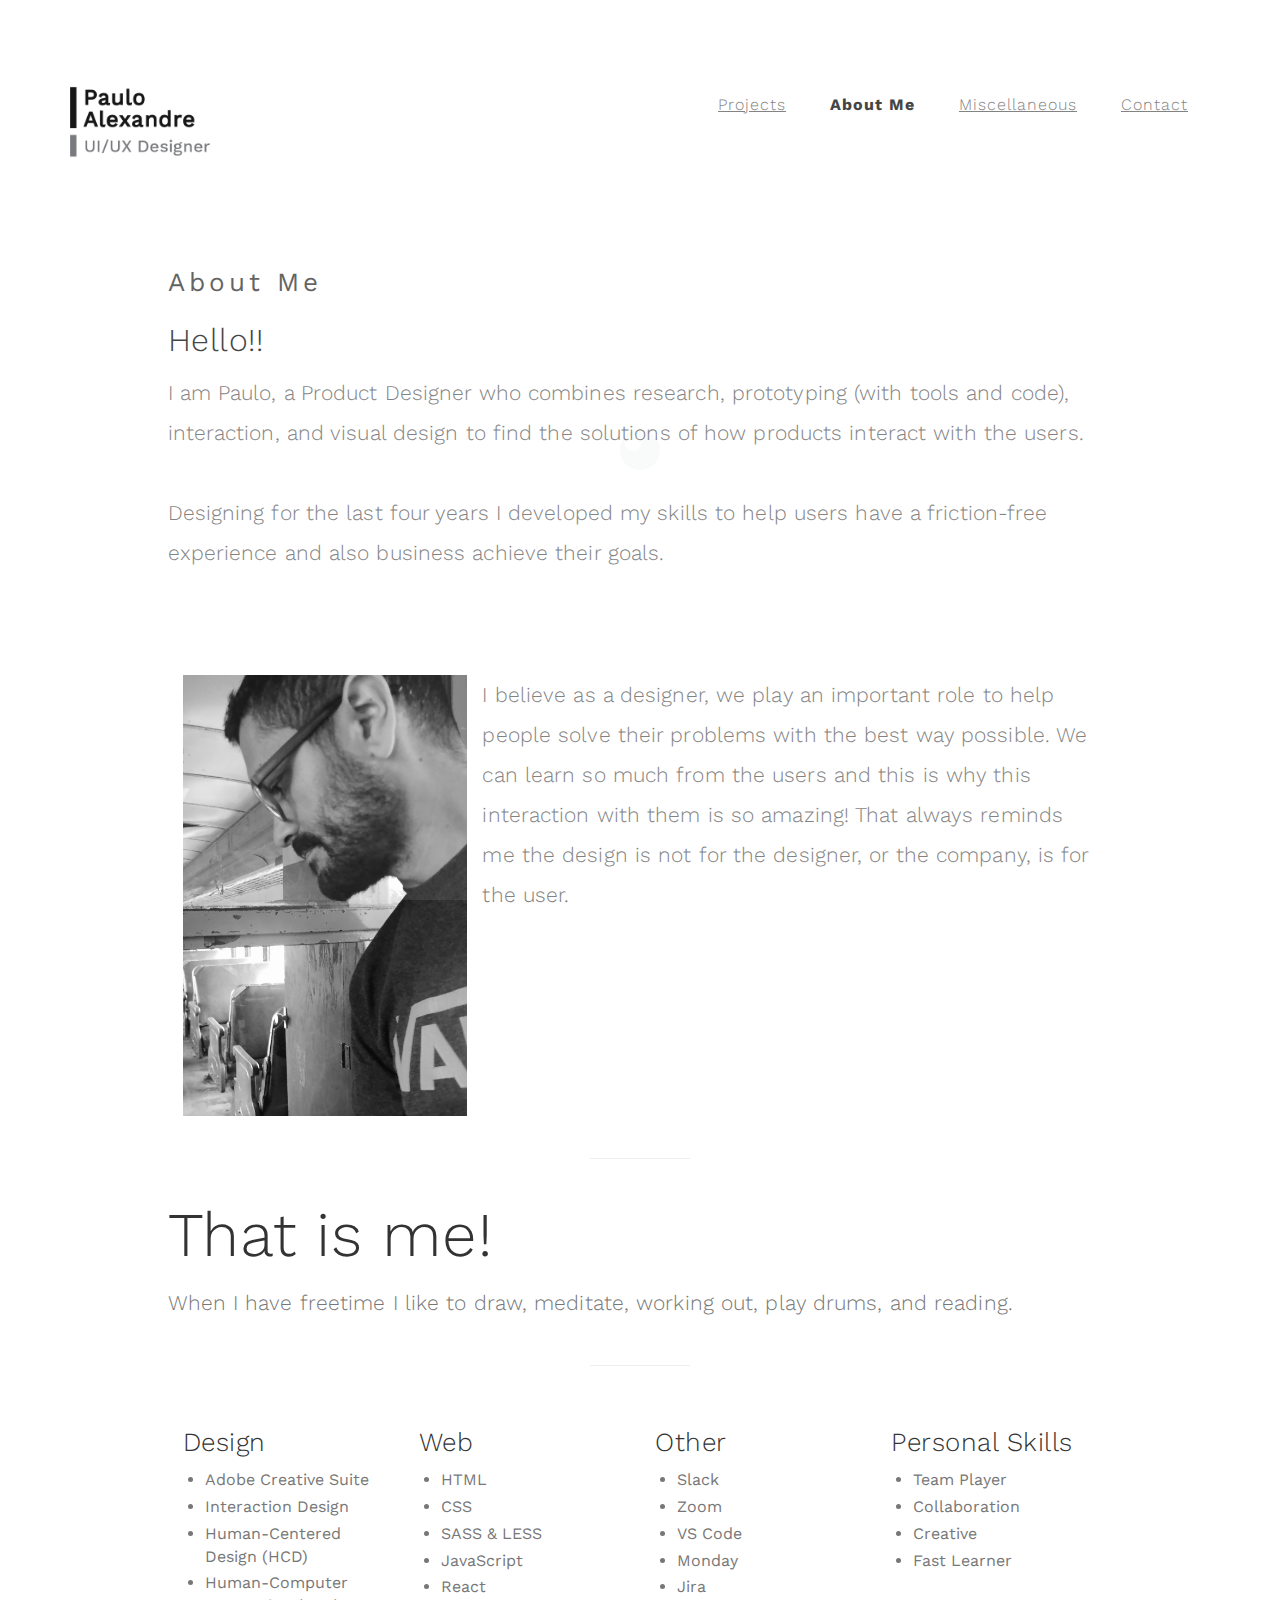
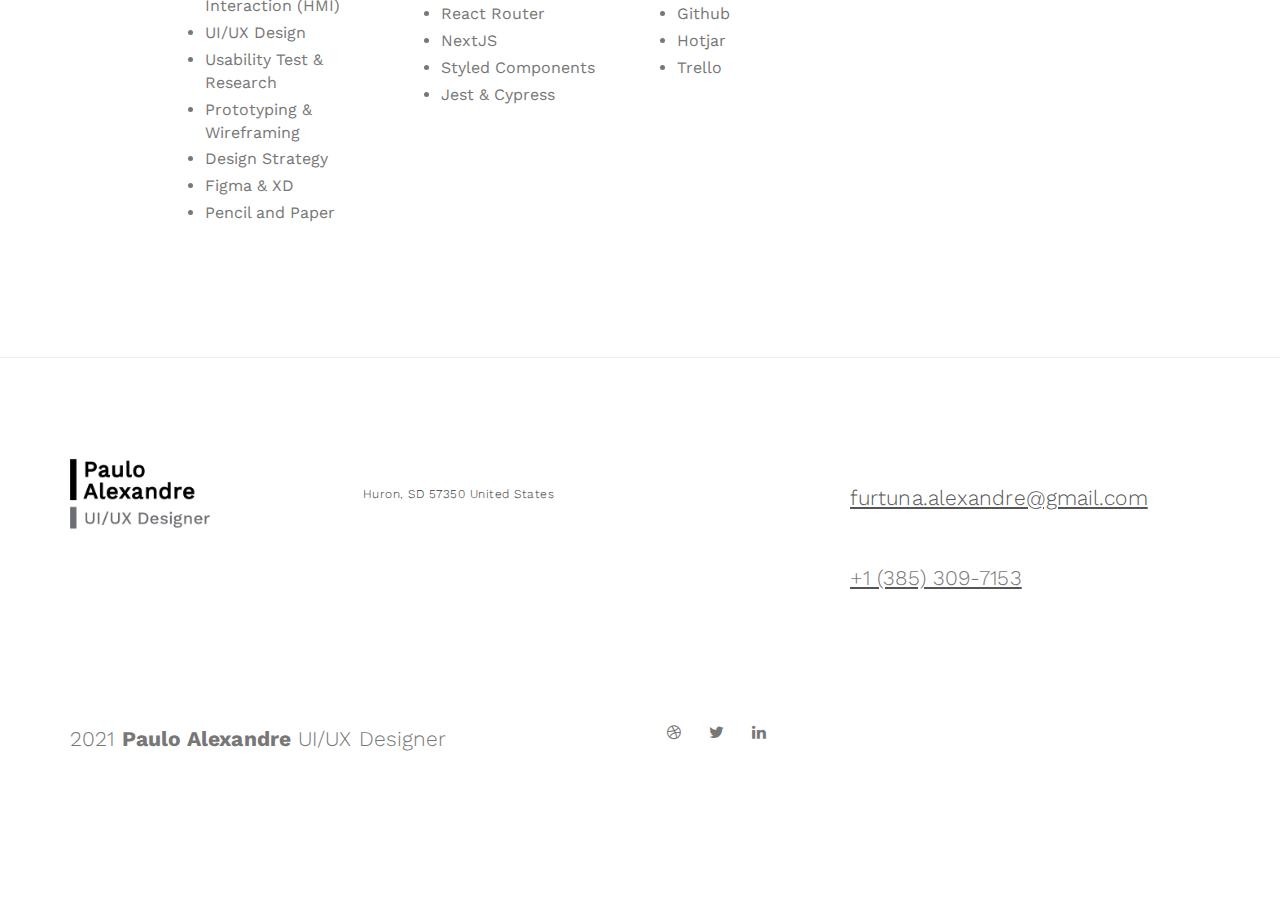
==== commit bd577390: "added about me photo and fixed the text" ====
--- a/about.html
+++ b/about.html
@@ -83,18 +83,17 @@
               <p>Designing for the last four years I developed my skills to help users have a friction-free experience and also business achieve their goals.</p>
             </div>
 
-            <div class="col-md-8 col-sm-12">
+            <div class="col-md-4 col-sm-12">
               <img
-                src="images/about-image.jpg"
+                src="images/pauloBW.jpg"
                 class="img-responsive"
                 alt="About"
               />
             </div>
 
-            <div class="col-md-4 col-sm-12">
-              <h1>That is me!</h1>
+            <div class="col-md-8 col-sm-12">
               <p>
-                When I have freetime I like to draw, meditate, working out, fishing, and reading.
+                I believe as a designer, we play an important role to help people solve their problems with the best way possible. We can learn so much from the users and this is why this interaction with them is so amazing! That always reminds me the design is not for the designer, or the company, is for the user.
               </p>
             </div>
 
@@ -102,8 +101,9 @@
 
             <hr />
 
+            <h1>That is me!</h1>
             <p>
-              I believe as a designer, we play an important role to help people solve their problems with the best way possible. We can learn so much from the users and this is why this interaction with them is so amazing! That always reminds me the design is not for the designer, or the company, is for the user.
+              When I have freetime I like to draw, meditate, working out, play drums, and reading.
             </p>
 
             <hr />
